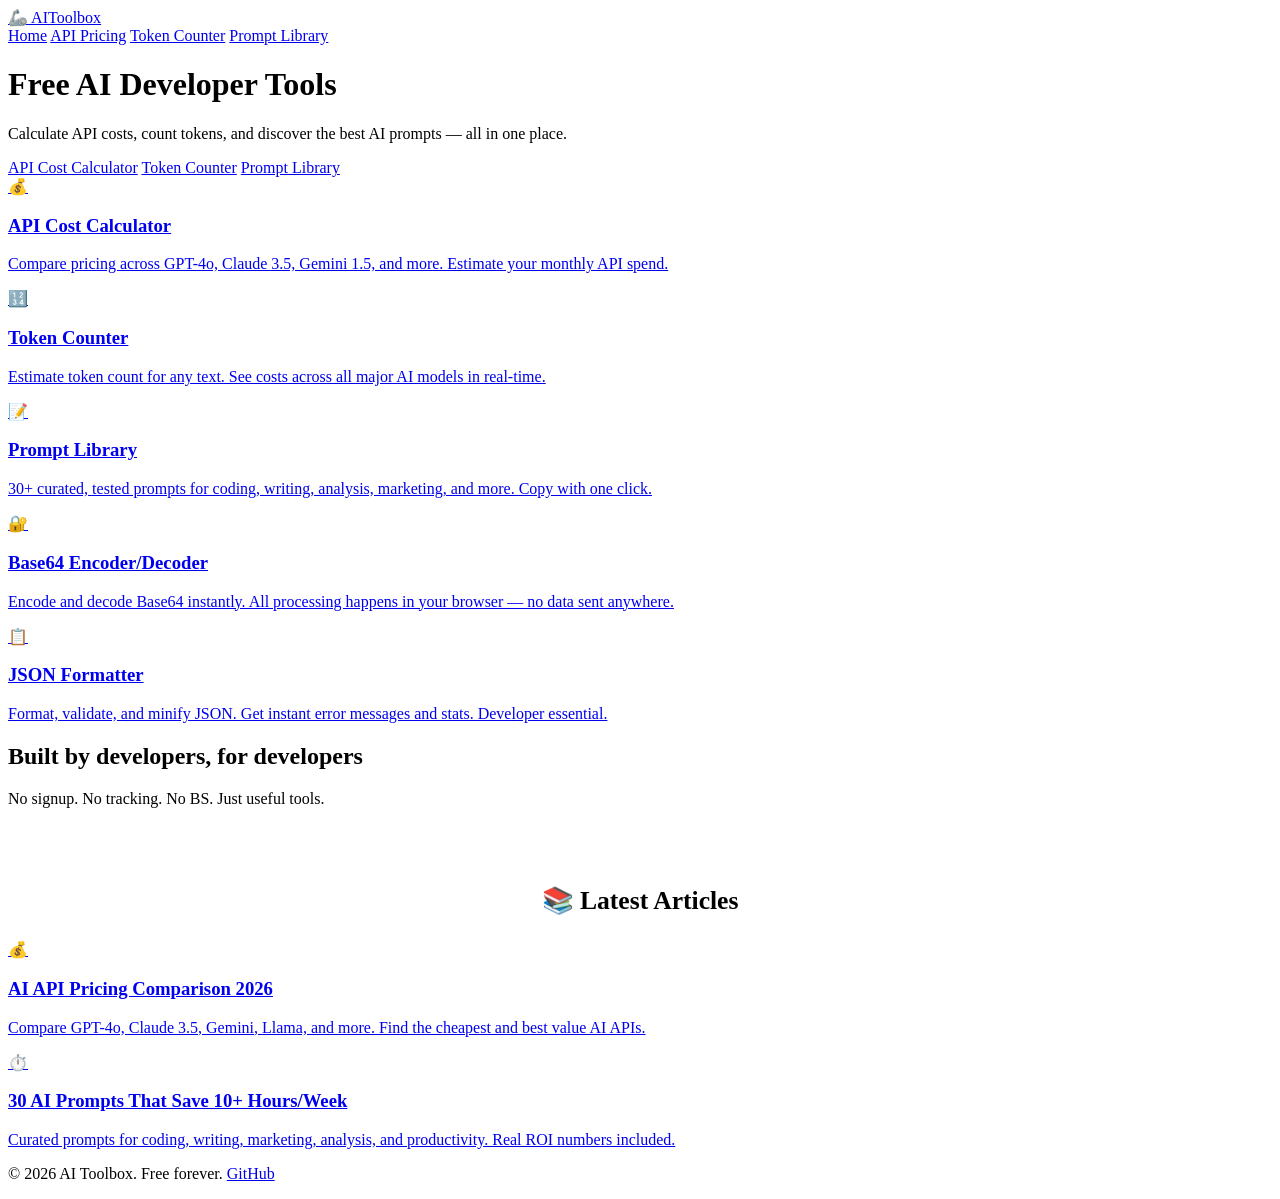
==== index.html @ 4c019041 "deploy: index.html" ====
<!DOCTYPE html>
<html lang="en">
<head>
    <meta charset="UTF-8">
    <meta name="viewport" content="width=device-width, initial-scale=1.0">
    <meta name="description" content="Free AI tools for developers - API cost calculator, token counter, and curated prompt library. Compare GPT-4, Claude, Gemini pricing and more.">
    <title>AI Toolbox - Free AI Developer Tools</title>
    <link rel="stylesheet" href="css/style.css">
    <link rel="preconnect" href="https://fonts.googleapis.com">
    <link href="https://fonts.googleapis.com/css2?family=Inter:wght@400;500;600;700;800&display=swap" rel="stylesheet">
</head>
<body>
    <nav class="navbar">
        <div class="nav-container">
            <a href="index.html" class="nav-logo">🦾 AI<span>Toolbox</span></a>
            <div class="nav-links">
                <a href="index.html" class="active">Home</a>
                <a href="pricing.html">API Pricing</a>
                <a href="tokens.html">Token Counter</a>
                <a href="prompts.html">Prompt Library</a>
            </div>
        </div>
    </nav>

    <header class="hero">
        <div class="container">
            <h1>Free AI Developer Tools</h1>
            <p>Calculate API costs, count tokens, and discover the best AI prompts — all in one place.</p>
            <div class="hero-cta">
                <a href="pricing.html" class="btn btn-primary">API Cost Calculator</a>
                <a href="tokens.html" class="btn btn-secondary">Token Counter</a>
                <a href="prompts.html" class="btn btn-secondary">Prompt Library</a>
            </div>
        </div>
    </header>

    <section class="features">
        <div class="container">
            <div class="features-grid">
                <a href="pricing.html" class="feature-card">
                    <div class="feature-icon">💰</div>
                    <h3>API Cost Calculator</h3>
                    <p>Compare pricing across GPT-4o, Claude 3.5, Gemini 1.5, and more. Estimate your monthly API spend.</p>
                </a>
                <a href="tokens.html" class="feature-card">
                    <div class="feature-icon">🔢</div>
                    <h3>Token Counter</h3>
                    <p>Estimate token count for any text. See costs across all major AI models in real-time.</p>
                </a>
                <a href="prompts.html" class="feature-card">
                    <div class="feature-icon">📝</div>
                    <h3>Prompt Library</h3>
                    <p>30+ curated, tested prompts for coding, writing, analysis, marketing, and more. Copy with one click.</p>
                </a>
                <a href="base64.html" class="feature-card">
                    <div class="feature-icon">🔐</div>
                    <h3>Base64 Encoder/Decoder</h3>
                    <p>Encode and decode Base64 instantly. All processing happens in your browser — no data sent anywhere.</p>
                </a>
                <a href="json.html" class="feature-card">
                    <div class="feature-icon">📋</div>
                    <h3>JSON Formatter</h3>
                    <p>Format, validate, and minify JSON. Get instant error messages and stats. Developer essential.</p>
                </a>
            </div>
        </div>
    </section>

    <section class="cta-section">
        <div class="container">
            <h2>Built by developers, for developers</h2>
            <p>No signup. No tracking. No BS. Just useful tools.</p>
        </div>
    </section>

    <section class="features" style="padding-top: 40px;">
        <div class="container">
            <h2 style="font-size: 1.6rem; margin-bottom: 24px; text-align: center;">📚 Latest Articles</h2>
            <div class="features-grid">
                <a href="blog/ai-api-pricing-comparison-2026.html" class="feature-card">
                    <div class="feature-icon">💰</div>
                    <h3>AI API Pricing Comparison 2026</h3>
                    <p>Compare GPT-4o, Claude 3.5, Gemini, Llama, and more. Find the cheapest and best value AI APIs.</p>
                </a>
                <a href="blog/30-ai-prompts-save-10-hours-week.html" class="feature-card">
                    <div class="feature-icon">⏱️</div>
                    <h3>30 AI Prompts That Save 10+ Hours/Week</h3>
                    <p>Curated prompts for coding, writing, marketing, analysis, and productivity. Real ROI numbers included.</p>
                </a>
            </div>
        </div>
    </section>

    <footer class="footer">
        <div class="container">
            <p>&copy; 2026 AI Toolbox. Free forever. <a href="https://github.com" target="_blank">GitHub</a></p>
        </div>
    </footer>

    <script src="js/main.js"></script>
</body>
</html>
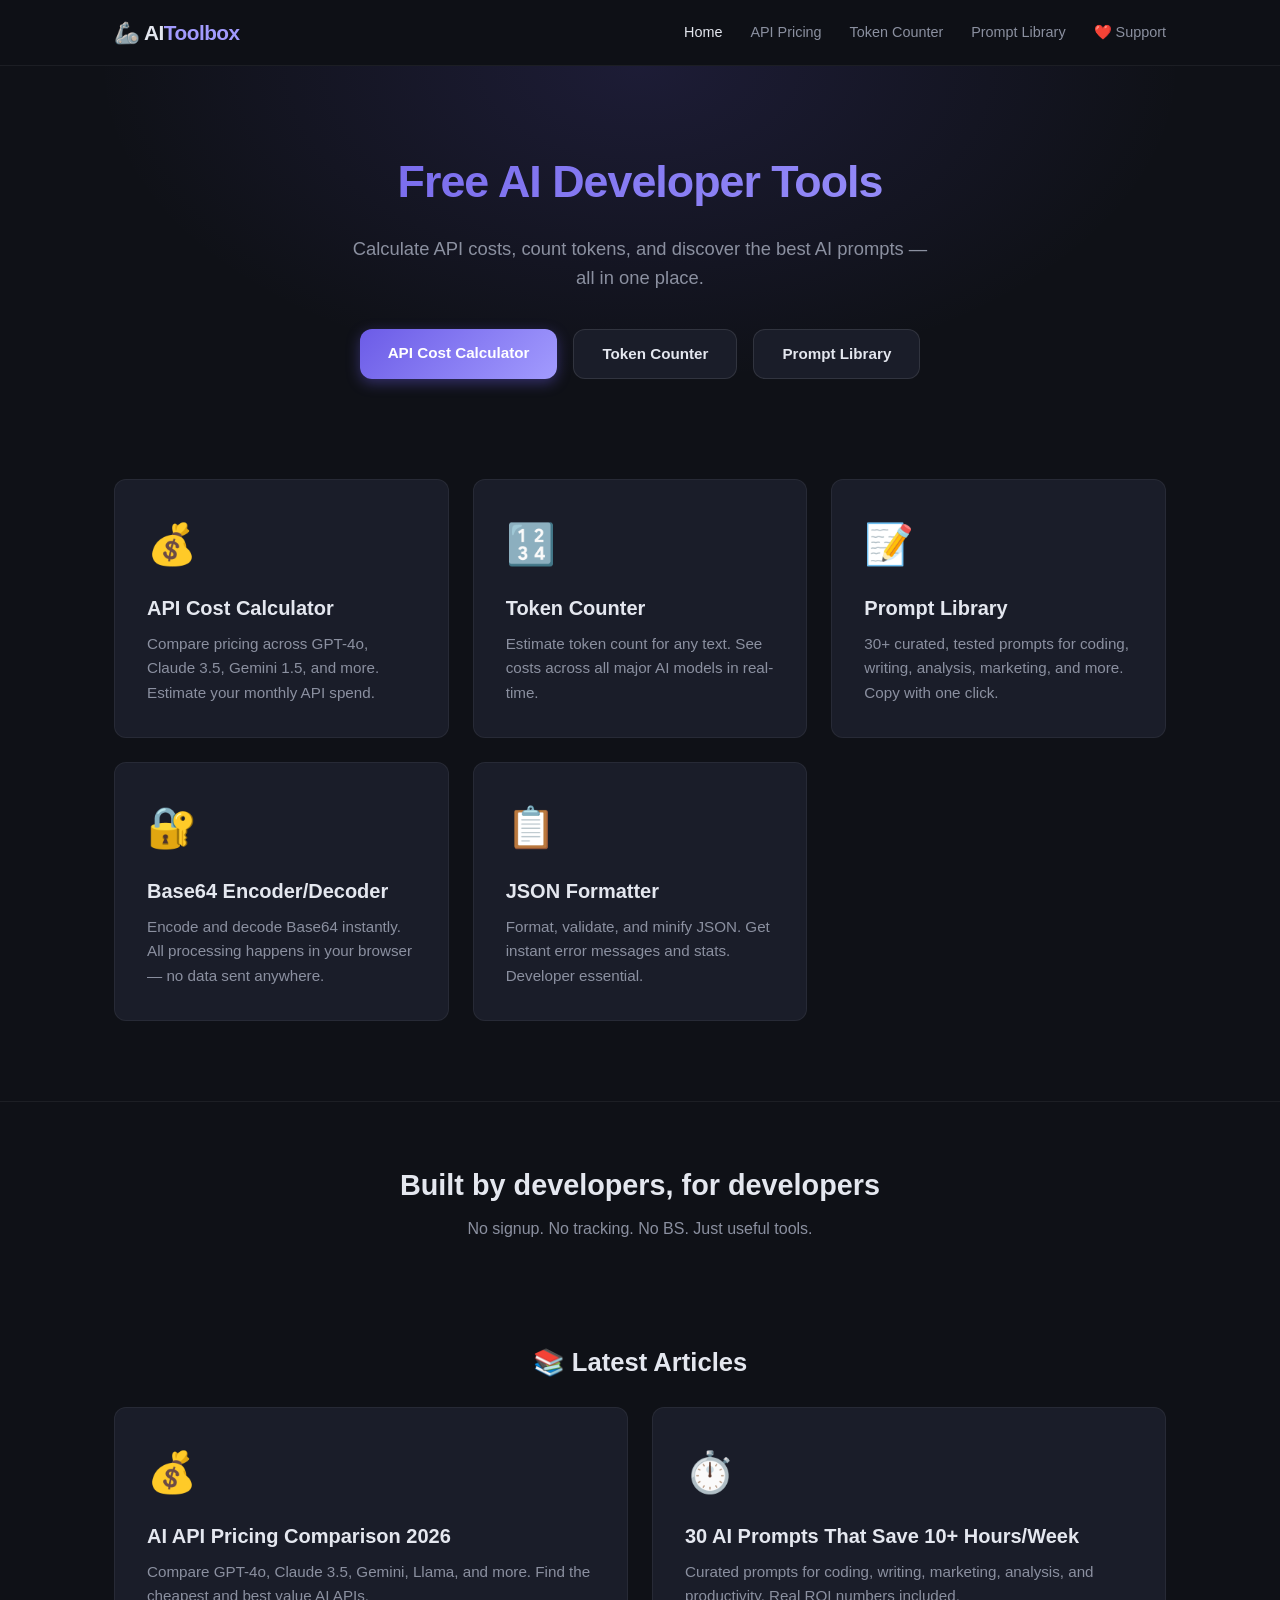
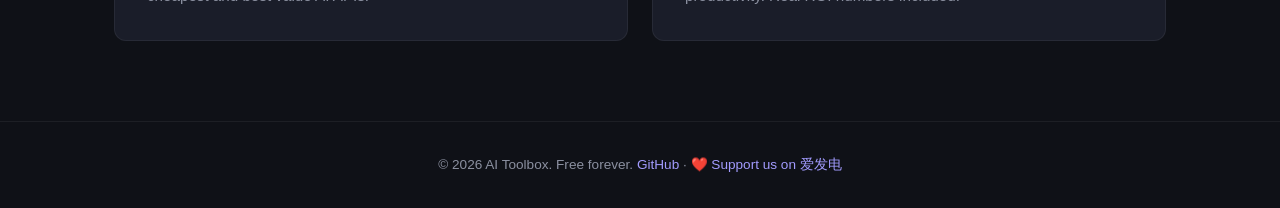
==== commit 9395feb9: "deploy: index.html (update)" ====
--- a/index.html
+++ b/index.html
@@ -18,6 +18,7 @@
                 <a href="pricing.html">API Pricing</a>
                 <a href="tokens.html">Token Counter</a>
                 <a href="prompts.html">Prompt Library</a>
+                <a href="https://afdian.com/a/aitoolbox" target="_blank">❤️ Support</a>
             </div>
         </div>
     </nav>
@@ -93,7 +94,7 @@
 
     <footer class="footer">
         <div class="container">
-            <p>&copy; 2026 AI Toolbox. Free forever. <a href="https://github.com" target="_blank">GitHub</a></p>
+            <p>&copy; 2026 AI Toolbox. Free forever. <a href="https://github.com" target="_blank">GitHub</a> · <a href="https://afdian.com/a/aitoolbox" target="_blank">❤️ Support us on 爱发电</a></p>
         </div>
     </footer>
 
--- a/css/style.css
+++ b/css/style.css
@@ -0,0 +1,227 @@
+/* ===== Reset & Base ===== */
+*, *::before, *::after { box-sizing: border-box; margin: 0; padding: 0; }
+:root {
+    --bg: #0f1117;
+    --bg-card: #1a1d29;
+    --bg-hover: #222637;
+    --text: #e4e7ef;
+    --text-dim: #8b90a0;
+    --accent: #6c5ce7;
+    --accent-light: #a29bfe;
+    --accent-grad: linear-gradient(135deg, #6c5ce7 0%, #a29bfe 100%);
+    --green: #00b894;
+    --orange: #fdcb6e;
+    --red: #e74c3c;
+    --radius: 12px;
+    --shadow: 0 4px 20px rgba(0,0,0,0.3);
+}
+html { scroll-behavior: smooth; }
+body {
+    font-family: 'Inter', -apple-system, sans-serif;
+    background: var(--bg);
+    color: var(--text);
+    line-height: 1.6;
+}
+a { color: inherit; text-decoration: none; }
+.container { max-width: 1100px; margin: 0 auto; padding: 0 24px; }
+
+/* ===== Navbar ===== */
+.navbar {
+    position: sticky; top: 0; z-index: 100;
+    background: rgba(15,17,23,0.85);
+    backdrop-filter: blur(12px);
+    border-bottom: 1px solid rgba(255,255,255,0.06);
+}
+.nav-container {
+    max-width: 1100px; margin: 0 auto;
+    display: flex; align-items: center; justify-content: space-between;
+    padding: 16px 24px;
+}
+.nav-logo {
+    font-size: 1.3rem; font-weight: 800; letter-spacing: -0.5px;
+}
+.nav-logo span { color: var(--accent-light); }
+.nav-links { display: flex; gap: 28px; }
+.nav-links a {
+    font-size: 0.9rem; font-weight: 500; color: var(--text-dim);
+    transition: color 0.2s;
+}
+.nav-links a:hover, .nav-links a.active { color: var(--text); }
+
+/* ===== Hero ===== */
+.hero {
+    text-align: center; padding: 80px 24px 60px;
+    background: radial-gradient(ellipse at top, rgba(108,92,231,0.15) 0%, transparent 60%);
+}
+.hero h1 {
+    font-size: 2.8rem; font-weight: 800; letter-spacing: -1px;
+    margin-bottom: 16px;
+    background: var(--accent-grad);
+    -webkit-background-clip: text;
+    -webkit-text-fill-color: transparent;
+    background-clip: text;
+}
+.hero p {
+    font-size: 1.15rem; color: var(--text-dim);
+    max-width: 580px; margin: 0 auto 36px;
+}
+.hero-cta { display: flex; gap: 16px; justify-content: center; flex-wrap: wrap; }
+
+/* ===== Buttons ===== */
+.btn {
+    display: inline-block; padding: 12px 28px;
+    border-radius: var(--radius); font-weight: 600; font-size: 0.95rem;
+    transition: all 0.2s; cursor: pointer; border: none;
+}
+.btn-primary {
+    background: var(--accent-grad); color: white;
+    box-shadow: 0 4px 14px rgba(108,92,231,0.4);
+}
+.btn-primary:hover { transform: translateY(-2px); box-shadow: 0 6px 20px rgba(108,92,231,0.5); }
+.btn-secondary {
+    background: var(--bg-card); color: var(--text);
+    border: 1px solid rgba(255,255,255,0.1);
+}
+.btn-secondary:hover { background: var(--bg-hover); border-color: rgba(255,255,255,0.2); }
+
+/* ===== Features Grid ===== */
+.features { padding: 40px 0 80px; }
+.features-grid {
+    display: grid; grid-template-columns: repeat(auto-fit, minmax(300px, 1fr));
+    gap: 24px;
+}
+.feature-card {
+    background: var(--bg-card); border-radius: var(--radius);
+    padding: 32px; border: 1px solid rgba(255,255,255,0.06);
+    transition: all 0.3s;
+}
+.feature-card:hover {
+    background: var(--bg-hover); border-color: rgba(108,92,231,0.3);
+    transform: translateY(-4px); box-shadow: var(--shadow);
+}
+.feature-icon { font-size: 2.5rem; margin-bottom: 16px; }
+.feature-card h3 { font-size: 1.25rem; font-weight: 700; margin-bottom: 8px; }
+.feature-card p { color: var(--text-dim); font-size: 0.95rem; }
+
+/* ===== CTA Section ===== */
+.cta-section {
+    text-align: center; padding: 60px 24px;
+    border-top: 1px solid rgba(255,255,255,0.06);
+}
+.cta-section h2 { font-size: 1.8rem; font-weight: 700; margin-bottom: 8px; }
+.cta-section p { color: var(--text-dim); }
+
+/* ===== Footer ===== */
+.footer {
+    text-align: center; padding: 32px 24px;
+    border-top: 1px solid rgba(255,255,255,0.06);
+    color: var(--text-dim); font-size: 0.85rem;
+}
+.footer a { color: var(--accent-light); }
+
+/* ===== Tool Pages ===== */
+.tool-page { padding: 40px 24px 80px; min-height: 70vh; }
+.tool-page h1 { font-size: 2rem; font-weight: 700; margin-bottom: 8px; }
+.tool-page .subtitle { color: var(--text-dim); margin-bottom: 32px; }
+
+/* Token Counter */
+.input-area { position: relative; margin-bottom: 24px; }
+textarea {
+    width: 100%; min-height: 200px;
+    background: var(--bg-card); color: var(--text);
+    border: 1px solid rgba(255,255,255,0.1); border-radius: var(--radius);
+    padding: 20px; font-family: 'Inter', monospace; font-size: 0.95rem;
+    resize: vertical; outline: none; transition: border-color 0.2s;
+}
+textarea:focus { border-color: var(--accent); }
+.results-grid {
+    display: grid; grid-template-columns: repeat(auto-fill, minmax(200px, 1fr));
+    gap: 16px; margin-bottom: 24px;
+}
+.result-card {
+    background: var(--bg-card); border-radius: var(--radius);
+    padding: 20px; border: 1px solid rgba(255,255,255,0.06);
+}
+.result-card .label { font-size: 0.8rem; color: var(--text-dim); text-transform: uppercase; letter-spacing: 0.5px; margin-bottom: 8px; }
+.result-card .value { font-size: 1.8rem; font-weight: 700; }
+.result-card .cost { font-size: 0.9rem; color: var(--green); margin-top: 4px; }
+
+/* Pricing Table */
+.pricing-controls {
+    display: flex; gap: 16px; align-items: center; flex-wrap: wrap;
+    margin-bottom: 24px;
+}
+.pricing-controls label { font-size: 0.9rem; color: var(--text-dim); }
+.pricing-controls input, .pricing-controls select {
+    background: var(--bg-card); color: var(--text);
+    border: 1px solid rgba(255,255,255,0.1); border-radius: 8px;
+    padding: 10px 14px; font-family: inherit; font-size: 0.9rem; outline: none;
+}
+.pricing-controls input:focus, .pricing-controls select:focus { border-color: var(--accent); }
+table {
+    width: 100%; border-collapse: collapse;
+    background: var(--bg-card); border-radius: var(--radius); overflow: hidden;
+}
+th, td { padding: 14px 18px; text-align: left; border-bottom: 1px solid rgba(255,255,255,0.06); }
+th { color: var(--text-dim); font-size: 0.8rem; text-transform: uppercase; letter-spacing: 0.5px; }
+td { font-size: 0.95rem; }
+tr:hover { background: var(--bg-hover); }
+.price-cell { color: var(--green); font-weight: 600; }
+
+/* Prompt Library */
+.search-bar {
+    width: 100%; background: var(--bg-card);
+    border: 1px solid rgba(255,255,255,0.1); border-radius: var(--radius);
+    padding: 14px 20px; color: var(--text); font-size: 1rem;
+    margin-bottom: 24px; outline: none;
+}
+.search-bar:focus { border-color: var(--accent); }
+.prompt-filters {
+    display: flex; gap: 12px; flex-wrap: wrap; margin-bottom: 24px;
+}
+.filter-btn {
+    padding: 8px 18px; border-radius: 20px; font-size: 0.85rem;
+    background: var(--bg-card); border: 1px solid rgba(255,255,255,0.1);
+    cursor: pointer; color: var(--text-dim); transition: all 0.2s;
+}
+.filter-btn:hover, .filter-btn.active {
+    background: var(--accent); color: white; border-color: var(--accent);
+}
+.prompt-grid {
+    display: grid; grid-template-columns: repeat(auto-fill, minmax(340px, 1fr));
+    gap: 20px;
+}
+.prompt-card {
+    background: var(--bg-card); border-radius: var(--radius);
+    padding: 24px; border: 1px solid rgba(255,255,255,0.06);
+    transition: all 0.2s;
+}
+.prompt-card:hover { border-color: rgba(108,92,231,0.3); }
+.prompt-card .tag {
+    display: inline-block; font-size: 0.75rem; font-weight: 600;
+    padding: 4px 12px; border-radius: 12px; margin-bottom: 12px;
+    background: rgba(108,92,231,0.15); color: var(--accent-light);
+}
+.prompt-card h3 { font-size: 1.1rem; margin-bottom: 8px; }
+.prompt-card .prompt-text {
+    background: var(--bg); border-radius: 8px; padding: 16px;
+    font-family: monospace; font-size: 0.85rem; color: var(--text-dim);
+    margin: 12px 0; white-space: pre-wrap; max-height: 150px; overflow-y: auto;
+}
+.copy-btn {
+    background: var(--accent); color: white; border: none;
+    padding: 8px 16px; border-radius: 8px; font-size: 0.85rem;
+    cursor: pointer; transition: all 0.2s;
+}
+.copy-btn:hover { background: var(--accent-light); }
+.copy-btn.copied { background: var(--green); }
+
+/* Responsive */
+@media (max-width: 768px) {
+    .nav-links { display: none; }
+    .hero h1 { font-size: 2rem; }
+    .hero p { font-size: 1rem; }
+    .features-grid { grid-template-columns: 1fr; }
+    .prompt-grid { grid-template-columns: 1fr; }
+    .results-grid { grid-template-columns: 1fr 1fr; }
+}
